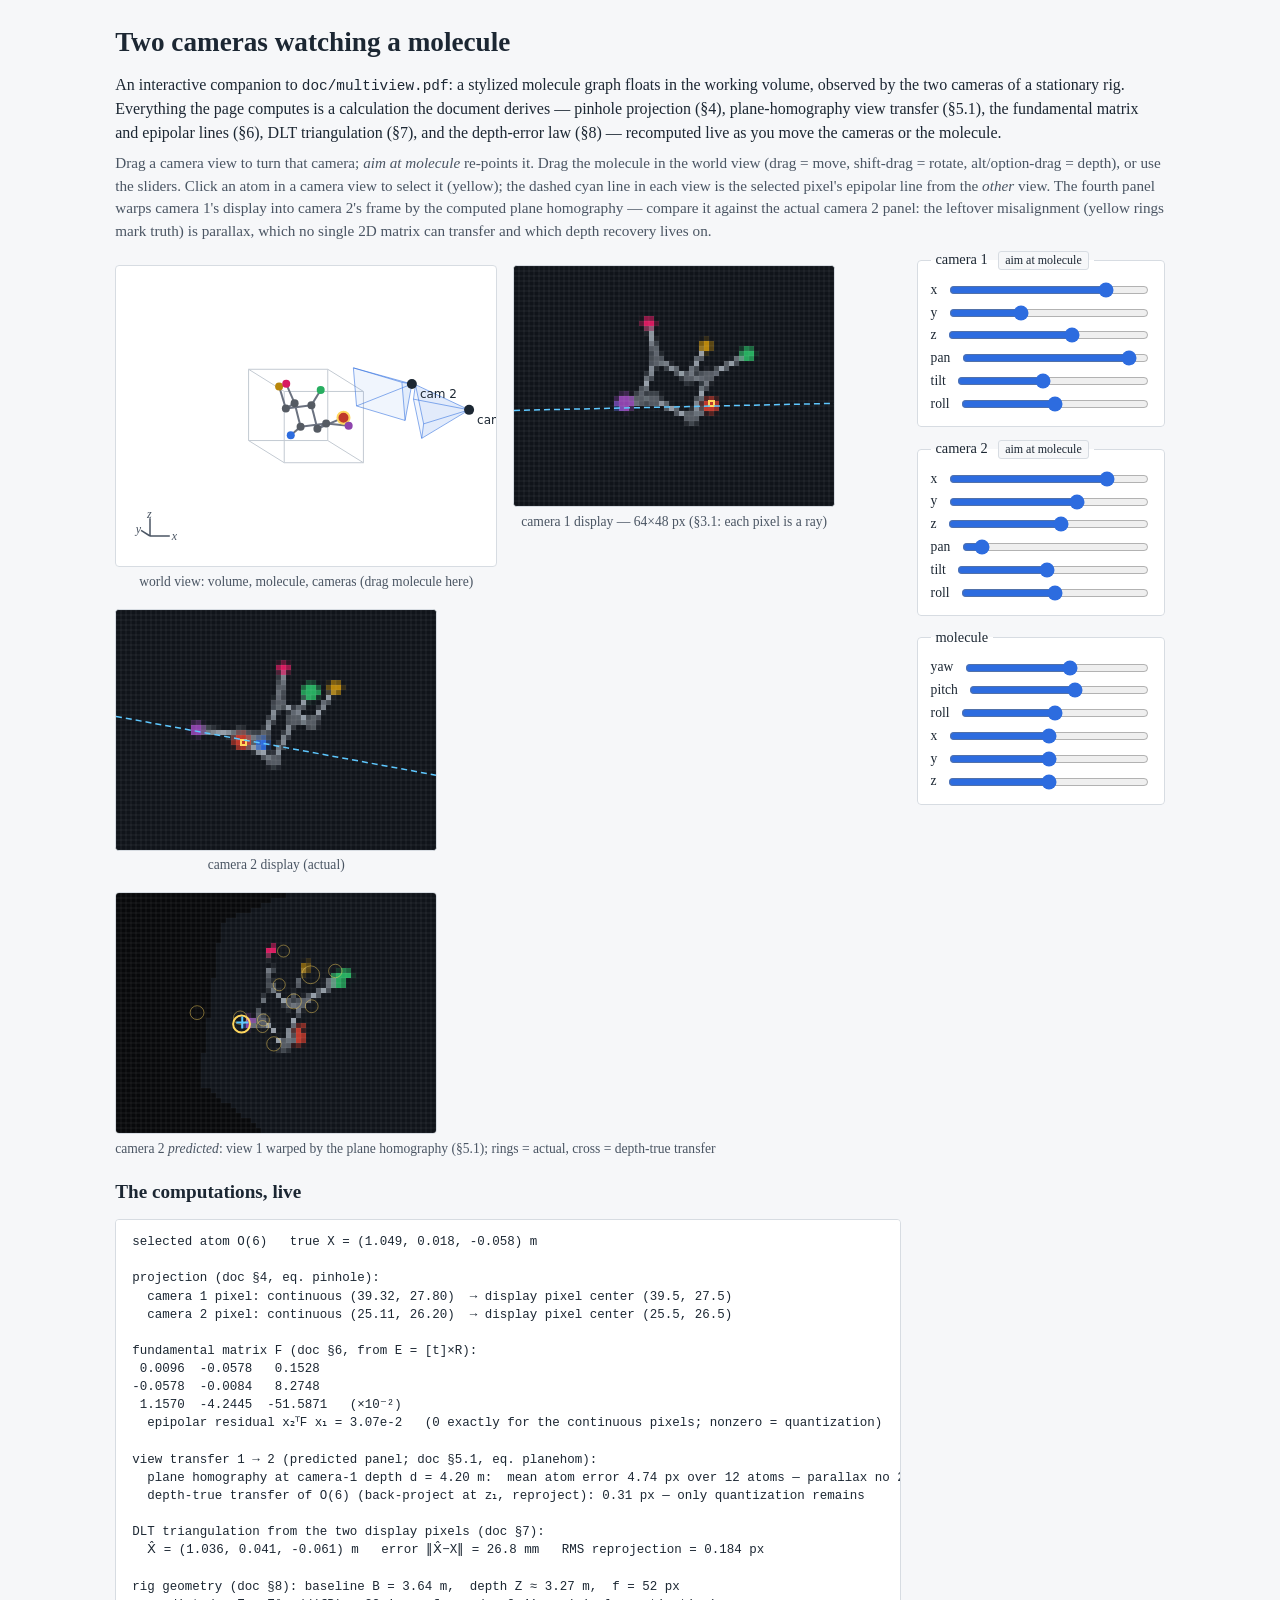
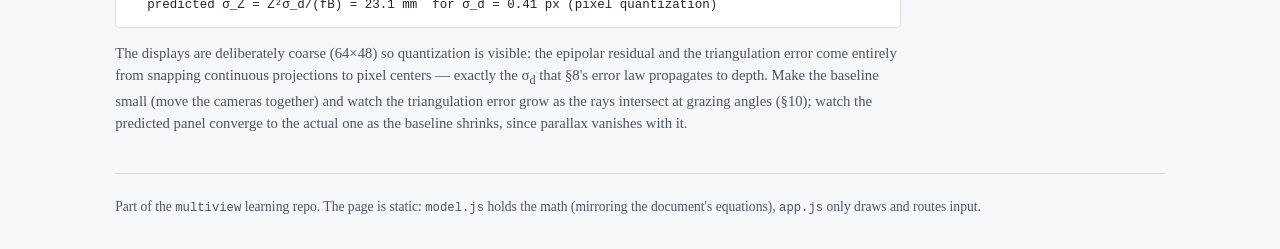
==== web/index.html @ cc0ee858 "Web demo: predicted-view transfer panel, sidebar layout, richer world view Fourth panel warps camera" ====
<!DOCTYPE html>
<html lang="en">
<head>
<meta charset="utf-8">
<meta name="viewport" content="width=device-width, initial-scale=1">
<title>multiview — two cameras watching a molecule</title>
<link rel="stylesheet" href="style.css">
</head>
<body>
<header>
  <h1>Two cameras watching a molecule</h1>
  <p>
    An interactive companion to <code>doc/multiview.pdf</code>: a stylized
    molecule graph floats in the working volume, observed by the two cameras
    of a stationary rig. Everything the page computes is a calculation the
    document derives — pinhole projection (§4), plane-homography view
    transfer (§5.1), the fundamental matrix and epipolar lines (§6), DLT
    triangulation (§7), and the depth-error law (§8) — recomputed live as
    you move the cameras or the molecule.
  </p>
  <p class="hint">
    Drag a camera view to turn that camera; <em>aim at molecule</em>
    re-points it. Drag the molecule in the world view
    (drag&nbsp;=&nbsp;move, shift-drag&nbsp;=&nbsp;rotate,
    alt/option-drag&nbsp;=&nbsp;depth), or use the sliders. Click an atom in
    a camera view to select it (yellow); the dashed cyan line in each view
    is the selected pixel's epipolar line from the <em>other</em> view. The
    fourth panel warps camera&nbsp;1's display into camera&nbsp;2's frame by
    the computed plane homography — compare it against the actual
    camera&nbsp;2 panel: the leftover misalignment (yellow rings mark truth)
    is parallax, which no single 2D matrix can transfer and which depth
    recovery lives on.
  </p>
</header>

<main class="app">
  <div class="panels">
    <section class="row">
      <figure>
        <canvas id="overview" width="380" height="300"></canvas>
        <figcaption>world view: volume, molecule, cameras (drag molecule here)</figcaption>
      </figure>
      <figure>
        <canvas id="view1" width="320" height="240"></canvas>
        <figcaption>camera 1 display — 64×48 px (§3.1: each pixel is a ray)</figcaption>
      </figure>
    </section>
    <section class="row">
      <figure>
        <canvas id="view2" width="320" height="240"></canvas>
        <figcaption>camera 2 display (actual)</figcaption>
      </figure>
      <figure>
        <canvas id="xfer" width="320" height="240"></canvas>
        <figcaption>camera 2 <em>predicted</em>: view 1 warped by the plane
        homography (§5.1); rings = actual, cross = depth-true transfer</figcaption>
      </figure>
    </section>
    <section>
      <h2>The computations, live</h2>
      <pre id="readout"></pre>
      <p class="note">
        The displays are deliberately coarse (64×48) so quantization is
        visible: the epipolar residual and the triangulation error come
        entirely from snapping continuous projections to pixel centers —
        exactly the σ<sub>d</sub> that §8's error law propagates to depth.
        Make the baseline small (move the cameras together) and watch the
        triangulation error grow as the rays intersect at grazing angles
        (§10); watch the predicted panel converge to the actual one as the
        baseline shrinks, since parallax vanishes with it.
      </p>
    </section>
  </div>

  <aside class="controls">
    <fieldset>
      <legend>camera 1 <button type="button" id="aim1">aim at molecule</button></legend>
      <label>x <input type="range" id="cam1x" min="-6" max="6" step="0.05" value="3.72"></label>
      <label>y <input type="range" id="cam1y" min="-6" max="6" step="0.05" value="-1.80"></label>
      <label>z <input type="range" id="cam1z" min="-3" max="3" step="0.05" value="0.75"></label>
      <label>pan <input type="range" id="cam1pan" min="-180" max="180" step="1" value="154"></label>
      <label>tilt <input type="range" id="cam1tilt" min="-85" max="85" step="1" value="-10"></label>
      <label>roll <input type="range" id="cam1roll" min="-180" max="180" step="1" value="0"></label>
    </fieldset>
    <fieldset>
      <legend>camera 2 <button type="button" id="aim2">aim at molecule</button></legend>
      <label>x <input type="range" id="cam2x" min="-6" max="6" step="0.05" value="3.76"></label>
      <label>y <input type="range" id="cam2y" min="-6" max="6" step="0.05" value="1.82"></label>
      <label>z <input type="range" id="cam2z" min="-3" max="3" step="0.05" value="0.42"></label>
      <label>pan <input type="range" id="cam2pan" min="-180" max="180" step="1" value="-154"></label>
      <label>tilt <input type="range" id="cam2tilt" min="-85" max="85" step="1" value="-6"></label>
      <label>roll <input type="range" id="cam2roll" min="-180" max="180" step="1" value="0"></label>
    </fieldset>
    <fieldset>
      <legend>molecule</legend>
      <label>yaw <input type="range" id="molyaw" min="-180" max="180" step="1" value="29"></label>
      <label>pitch <input type="range" id="molpitch" min="-90" max="90" step="1" value="17"></label>
      <label>roll <input type="range" id="molroll" min="-180" max="180" step="1" value="0"></label>
      <label>x <input type="range" id="molx" min="-0.8" max="0.8" step="0.02" value="0"></label>
      <label>y <input type="range" id="moly" min="-0.8" max="0.8" step="0.02" value="0"></label>
      <label>z <input type="range" id="molz" min="-0.8" max="0.8" step="0.02" value="0"></label>
    </fieldset>
  </aside>
</main>

<footer>
  <p>Part of the <code>multiview</code> learning repo. The page is static:
  <code>model.js</code> holds the math (mirroring the document's equations),
  <code>app.js</code> only draws and routes input.</p>
</footer>

<script src="model.js"></script>
<script src="app.js"></script>
</body>
</html>
---- web/style.css ----
/* style.css -- plain, dependency-free, conservative CSS (repo rule W2). */
:root {
  --ink: #1c2733;
  --paper: #f6f7f9;
  --panel: #ffffff;
  --accent: #2d6cdf;
  --rule: #d7dce2;
}
* { box-sizing: border-box; }
body {
  margin: 0 auto;
  max-width: 68rem;
  padding: 1.2rem;
  font: 16px/1.5 Georgia, 'Times New Roman', serif;
  color: var(--ink);
  background: var(--paper);
}

/* two-column app: panels on the left, positioning controls tucked along
 * the right-hand side so world view and camera views stay visible at once */
.app {
  display: grid;
  grid-template-columns: minmax(0, 1fr) 15.5rem;
  gap: 1rem;
  align-items: start;
}
@media (max-width: 66rem) {
  .app { grid-template-columns: 1fr; }
}
header h1 { margin: 0.2rem 0 0.6rem; font-size: 1.7rem; }
header p { margin: 0.4rem 0; }
.hint { color: #4a5563; font-size: 0.95rem; }
h2 { font-size: 1.2rem; margin: 1.2rem 0 0.4rem; }
code { font-family: Menlo, Consolas, monospace; font-size: 0.9em; }

.row {
  display: flex;
  flex-wrap: wrap;
  gap: 1rem;
  align-items: flex-start;
  margin: 1rem 0;
}
figure { margin: 0; }
figcaption {
  font-size: 0.85rem;
  color: #4a5563;
  text-align: center;
  margin-top: 0.3rem;
}
canvas {
  display: block;
  background: var(--panel);
  border: 1px solid var(--rule);
  border-radius: 4px;
}
#view1, #view2 { cursor: crosshair; background: #10141a; }

.controls { flex: 1 1 16rem; min-width: 15rem; }
fieldset {
  border: 1px solid var(--rule);
  border-radius: 4px;
  margin: 0 0 0.7rem;
  padding: 0.4rem 0.8rem 0.6rem;
  background: var(--panel);
}
legend { font-size: 0.9rem; padding: 0 0.3rem; }
legend button {
  font: 0.75rem/1.4 Georgia, serif;
  margin-left: 0.4rem;
  padding: 0 0.4rem;
  border: 1px solid var(--rule);
  border-radius: 3px;
  background: var(--paper);
  color: var(--ink);
  cursor: pointer;
}
legend button:hover { border-color: var(--accent); color: var(--accent); }
label {
  display: flex;
  align-items: center;
  gap: 0.6rem;
  font-size: 0.85rem;
  margin: 0.15rem 0;
}
label input[type=range] { flex: 1; accent-color: var(--accent); }

pre#readout {
  background: var(--panel);
  border: 1px solid var(--rule);
  border-radius: 4px;
  padding: 0.8rem 1rem;
  font: 12.5px/1.45 Menlo, Consolas, monospace;
  overflow-x: auto;
  white-space: pre;
}
.note { font-size: 0.92rem; color: #4a5563; }
footer {
  margin: 1.5rem 0 0.5rem;
  border-top: 1px solid var(--rule);
  padding-top: 0.6rem;
  font-size: 0.85rem;
  color: #4a5563;
}
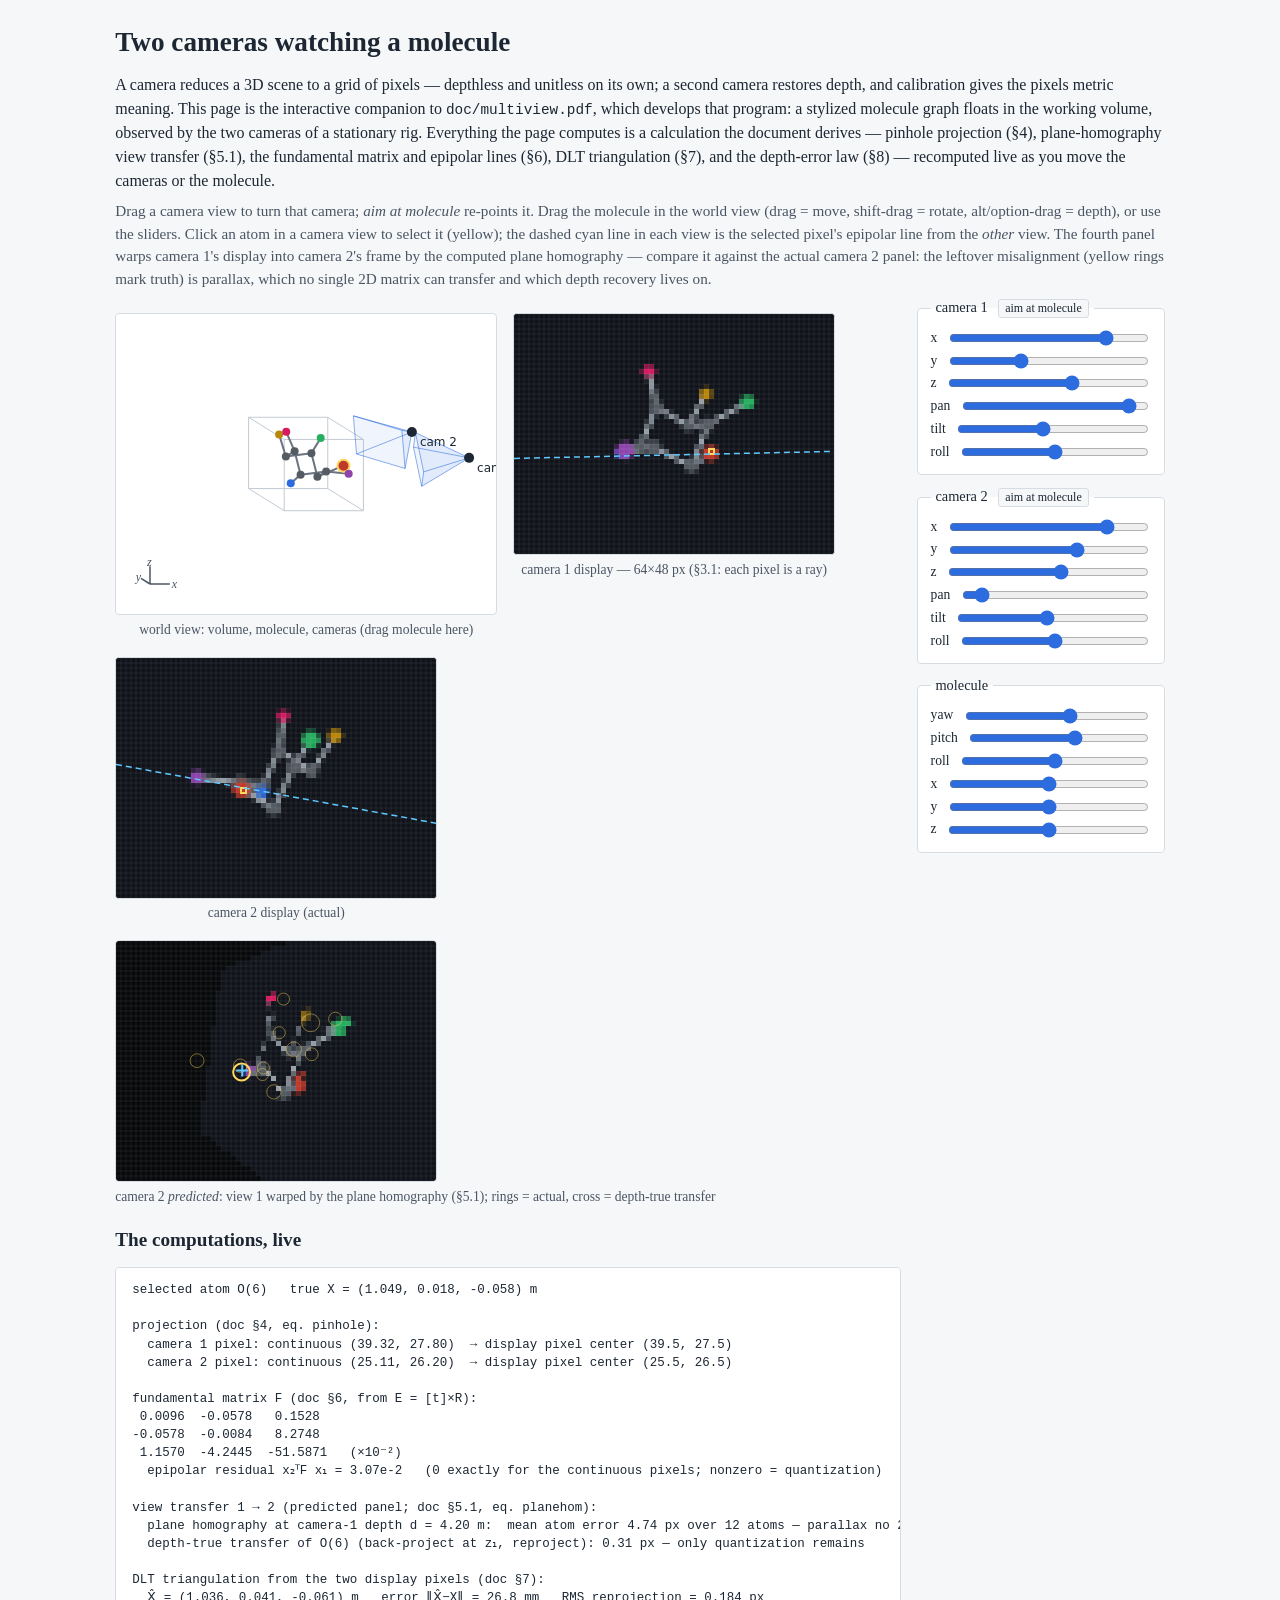
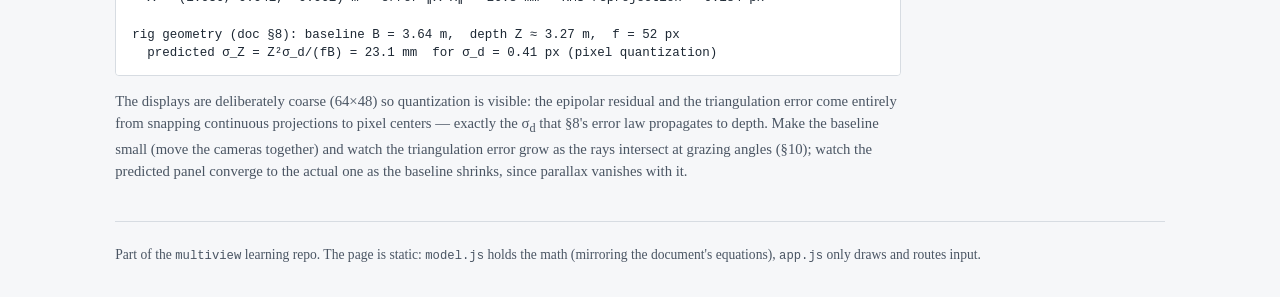
==== commit 0556a79b: "Open the doc from first principles, not mid-thought Section 1 now leads with the broad observation t" ====
--- a/web/index.html
+++ b/web/index.html
@@ -10,9 +10,12 @@
 <header>
   <h1>Two cameras watching a molecule</h1>
   <p>
-    An interactive companion to <code>doc/multiview.pdf</code>: a stylized
-    molecule graph floats in the working volume, observed by the two cameras
-    of a stationary rig. Everything the page computes is a calculation the
+    A camera reduces a 3D scene to a grid of pixels — depthless and
+    unitless on its own; a second camera restores depth, and calibration
+    gives the pixels metric meaning. This page is the interactive
+    companion to <code>doc/multiview.pdf</code>, which develops that
+    program: a stylized molecule graph floats in the working volume,
+    observed by the two cameras of a stationary rig. Everything the page computes is a calculation the
     document derives — pinhole projection (§4), plane-homography view
     transfer (§5.1), the fundamental matrix and epipolar lines (§6), DLT
     triangulation (§7), and the depth-error law (§8) — recomputed live as
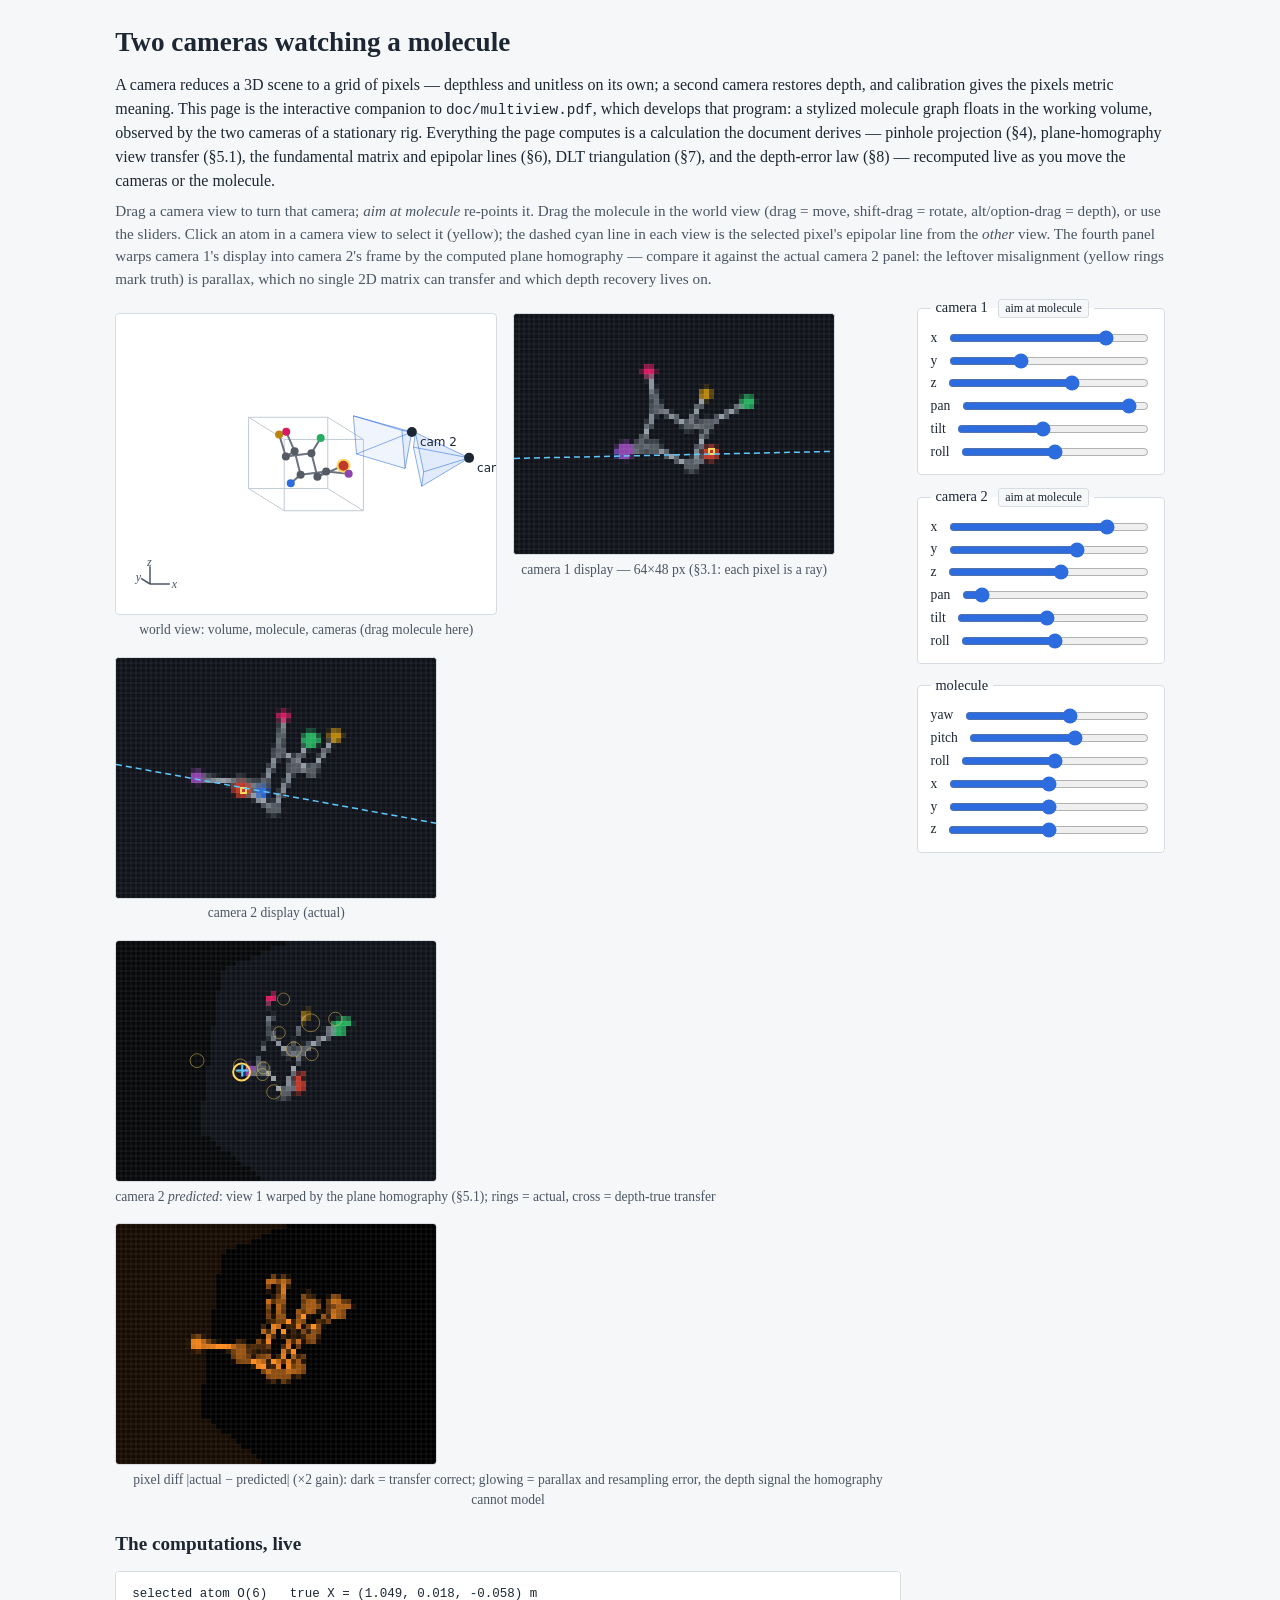
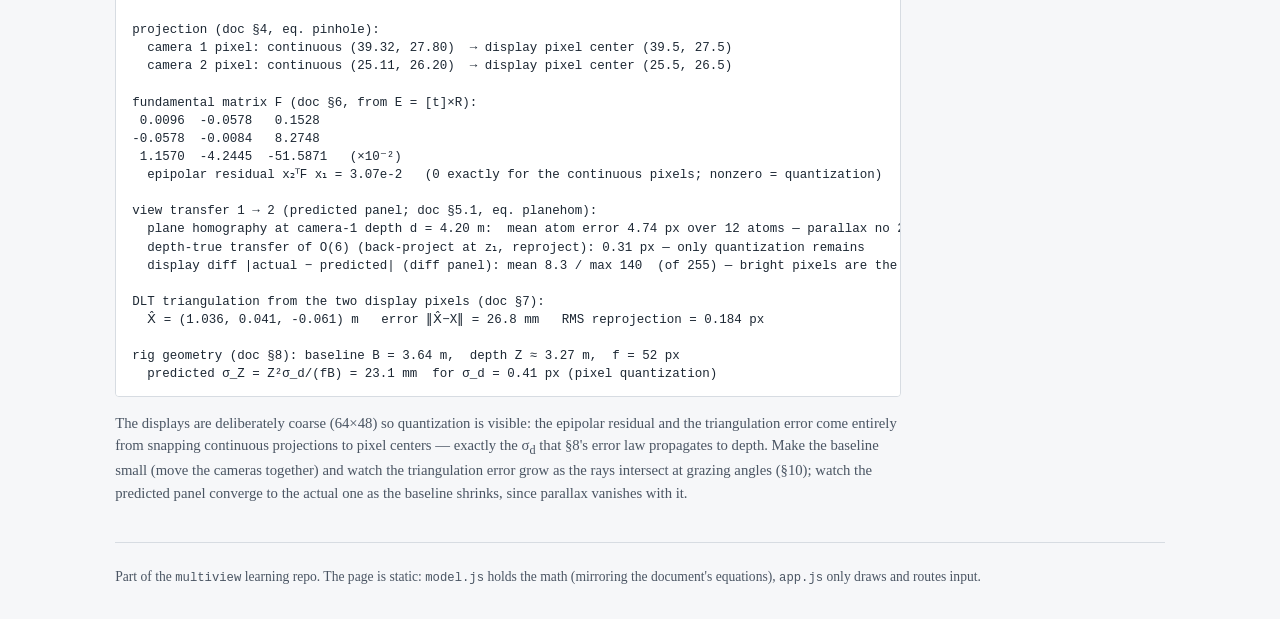
==== commit 96325a21: "Web demo: pixel-by-pixel diff panel of actual vs predicted view Fifth panel renders |actual camera-2" ====
--- a/web/index.html
+++ b/web/index.html
@@ -59,6 +59,14 @@
         homography (§5.1); rings = actual, cross = depth-true transfer</figcaption>
       </figure>
     </section>
+    <section class="row">
+      <figure>
+        <canvas id="diff" width="320" height="240"></canvas>
+        <figcaption>pixel diff |actual − predicted| (×2 gain): dark =
+        transfer correct; glowing = parallax and resampling error, the
+        depth signal the homography cannot model</figcaption>
+      </figure>
+    </section>
     <section>
       <h2>The computations, live</h2>
       <pre id="readout"></pre>
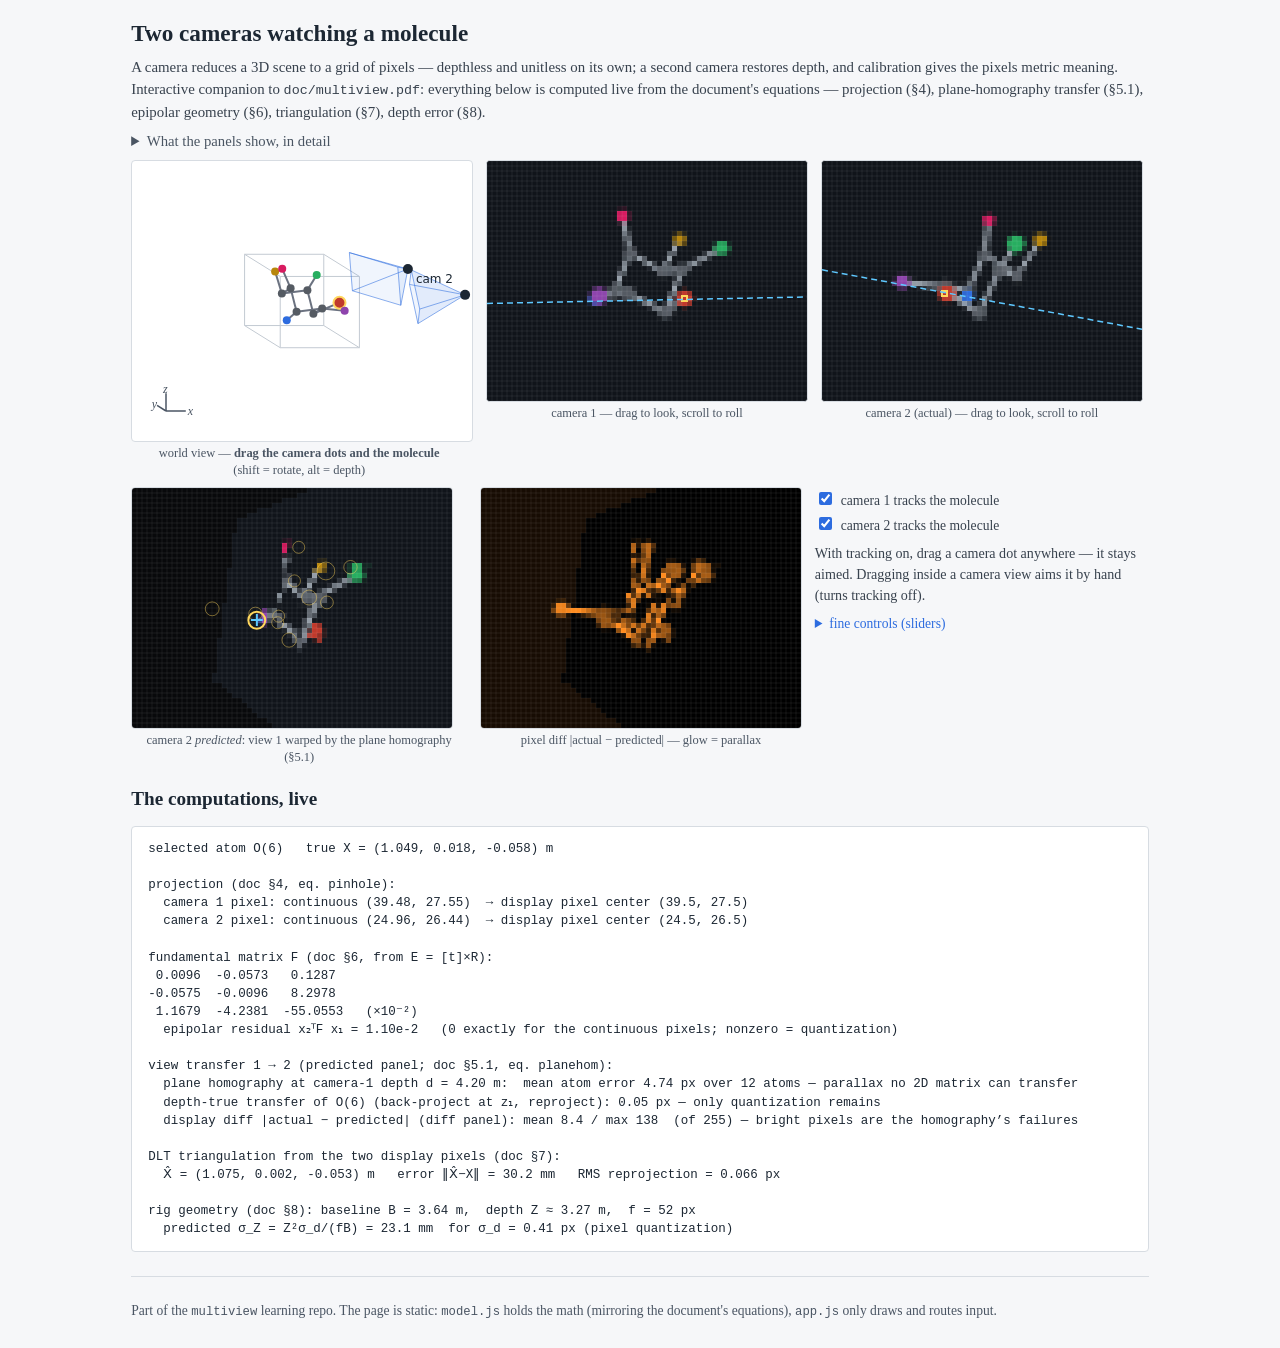
==== commit d2f7c21e: "Web demo: direct manipulation and a layout that keeps all panels in view The slider wall is demoted " ====
--- a/web/index.html
+++ b/web/index.html
@@ -9,109 +9,105 @@
 <body>
 <header>
   <h1>Two cameras watching a molecule</h1>
-  <p>
+  <p class="lede">
     A camera reduces a 3D scene to a grid of pixels — depthless and
     unitless on its own; a second camera restores depth, and calibration
-    gives the pixels metric meaning. This page is the interactive
-    companion to <code>doc/multiview.pdf</code>, which develops that
-    program: a stylized molecule graph floats in the working volume,
-    observed by the two cameras of a stationary rig. Everything the page computes is a calculation the
-    document derives — pinhole projection (§4), plane-homography view
-    transfer (§5.1), the fundamental matrix and epipolar lines (§6), DLT
-    triangulation (§7), and the depth-error law (§8) — recomputed live as
-    you move the cameras or the molecule.
+    gives the pixels metric meaning. Interactive companion to
+    <code>doc/multiview.pdf</code>: everything below is computed live from
+    the document's equations — projection (§4), plane-homography transfer
+    (§5.1), epipolar geometry (§6), triangulation (§7), depth error (§8).
   </p>
-  <p class="hint">
-    Drag a camera view to turn that camera; <em>aim at molecule</em>
-    re-points it. Drag the molecule in the world view
-    (drag&nbsp;=&nbsp;move, shift-drag&nbsp;=&nbsp;rotate,
-    alt/option-drag&nbsp;=&nbsp;depth), or use the sliders. Click an atom in
-    a camera view to select it (yellow); the dashed cyan line in each view
-    is the selected pixel's epipolar line from the <em>other</em> view. The
-    fourth panel warps camera&nbsp;1's display into camera&nbsp;2's frame by
-    the computed plane homography — compare it against the actual
-    camera&nbsp;2 panel: the leftover misalignment (yellow rings mark truth)
-    is parallax, which no single 2D matrix can transfer and which depth
-    recovery lives on.
-  </p>
+  <details class="explain">
+    <summary>What the panels show, in detail</summary>
+    <p>
+      A stylized molecule graph floats in the working volume, observed by
+      the two cameras of a stationary rig. Click an atom in a camera view
+      to select it (yellow); the dashed cyan line in each view is the
+      selected pixel's epipolar line from the <em>other</em> view — the 1D
+      locus where its match must lie. The <em>predicted</em> panel warps
+      camera&nbsp;1's display into camera&nbsp;2's frame by the computed
+      plane homography; yellow rings mark where camera&nbsp;2 actually
+      sees each atom, and the cyan cross is the depth-true transfer of the
+      selected pixel. The <em>diff</em> panel shows |actual − predicted|
+      per pixel (×2 gain): dark where the plane transfer works, glowing
+      where parallax — the depth signal no single 2D matrix can model —
+      remains. Shrink the baseline and watch the glow fade; the displays
+      are deliberately coarse (64×48) so pixel quantization, the
+      σ<sub>d</sub> of §8's error law, is visible everywhere.
+    </p>
+  </details>
 </header>
 
-<main class="app">
-  <div class="panels">
-    <section class="row">
-      <figure>
-        <canvas id="overview" width="380" height="300"></canvas>
-        <figcaption>world view: volume, molecule, cameras (drag molecule here)</figcaption>
-      </figure>
-      <figure>
-        <canvas id="view1" width="320" height="240"></canvas>
-        <figcaption>camera 1 display — 64×48 px (§3.1: each pixel is a ray)</figcaption>
-      </figure>
-    </section>
-    <section class="row">
-      <figure>
-        <canvas id="view2" width="320" height="240"></canvas>
-        <figcaption>camera 2 display (actual)</figcaption>
-      </figure>
-      <figure>
-        <canvas id="xfer" width="320" height="240"></canvas>
-        <figcaption>camera 2 <em>predicted</em>: view 1 warped by the plane
-        homography (§5.1); rings = actual, cross = depth-true transfer</figcaption>
-      </figure>
-    </section>
-    <section class="row">
-      <figure>
-        <canvas id="diff" width="320" height="240"></canvas>
-        <figcaption>pixel diff |actual − predicted| (×2 gain): dark =
-        transfer correct; glowing = parallax and resampling error, the
-        depth signal the homography cannot model</figcaption>
-      </figure>
-    </section>
-    <section>
-      <h2>The computations, live</h2>
-      <pre id="readout"></pre>
-      <p class="note">
-        The displays are deliberately coarse (64×48) so quantization is
-        visible: the epipolar residual and the triangulation error come
-        entirely from snapping continuous projections to pixel centers —
-        exactly the σ<sub>d</sub> that §8's error law propagates to depth.
-        Make the baseline small (move the cameras together) and watch the
-        triangulation error grow as the rays intersect at grazing angles
-        (§10); watch the predicted panel converge to the actual one as the
-        baseline shrinks, since parallax vanishes with it.
-      </p>
-    </section>
-  </div>
+<main>
+  <section class="row">
+    <figure>
+      <canvas id="overview" width="340" height="280"></canvas>
+      <figcaption>world view — <b>drag the camera dots and the
+      molecule</b> (shift&nbsp;=&nbsp;rotate, alt&nbsp;=&nbsp;depth)</figcaption>
+    </figure>
+    <figure>
+      <canvas id="view1" width="320" height="240"></canvas>
+      <figcaption>camera 1 — drag to look, scroll to roll</figcaption>
+    </figure>
+    <figure>
+      <canvas id="view2" width="320" height="240"></canvas>
+      <figcaption>camera 2 (actual) — drag to look, scroll to roll</figcaption>
+    </figure>
+  </section>
+  <section class="row">
+    <figure>
+      <canvas id="xfer" width="320" height="240"></canvas>
+      <figcaption>camera 2 <em>predicted</em>: view 1 warped by the plane
+      homography (§5.1)</figcaption>
+    </figure>
+    <figure>
+      <canvas id="diff" width="320" height="240"></canvas>
+      <figcaption>pixel diff |actual − predicted| — glow = parallax</figcaption>
+    </figure>
+    <div class="quickhelp">
+      <label class="check"><input type="checkbox" id="aimauto1" checked>
+        camera 1 tracks the molecule</label>
+      <label class="check"><input type="checkbox" id="aimauto2" checked>
+        camera 2 tracks the molecule</label>
+      <p>With tracking on, drag a camera dot anywhere — it stays aimed.
+      Dragging inside a camera view aims it by hand (turns tracking off).</p>
+      <details class="sliders">
+        <summary>fine controls (sliders)</summary>
+        <fieldset>
+          <legend>camera 1 <button type="button" id="aim1">aim once</button></legend>
+          <label>x <input type="range" id="cam1x" min="-6" max="6" step="0.05" value="3.72"></label>
+          <label>y <input type="range" id="cam1y" min="-6" max="6" step="0.05" value="-1.80"></label>
+          <label>z <input type="range" id="cam1z" min="-3" max="3" step="0.05" value="0.75"></label>
+          <label>pan <input type="range" id="cam1pan" min="-180" max="180" step="1" value="154"></label>
+          <label>tilt <input type="range" id="cam1tilt" min="-85" max="85" step="1" value="-10"></label>
+          <label>roll <input type="range" id="cam1roll" min="-180" max="180" step="1" value="0"></label>
+        </fieldset>
+        <fieldset>
+          <legend>camera 2 <button type="button" id="aim2">aim once</button></legend>
+          <label>x <input type="range" id="cam2x" min="-6" max="6" step="0.05" value="3.76"></label>
+          <label>y <input type="range" id="cam2y" min="-6" max="6" step="0.05" value="1.82"></label>
+          <label>z <input type="range" id="cam2z" min="-3" max="3" step="0.05" value="0.42"></label>
+          <label>pan <input type="range" id="cam2pan" min="-180" max="180" step="1" value="-154"></label>
+          <label>tilt <input type="range" id="cam2tilt" min="-85" max="85" step="1" value="-6"></label>
+          <label>roll <input type="range" id="cam2roll" min="-180" max="180" step="1" value="0"></label>
+        </fieldset>
+        <fieldset>
+          <legend>molecule</legend>
+          <label>yaw <input type="range" id="molyaw" min="-180" max="180" step="1" value="29"></label>
+          <label>pitch <input type="range" id="molpitch" min="-90" max="90" step="1" value="17"></label>
+          <label>roll <input type="range" id="molroll" min="-180" max="180" step="1" value="0"></label>
+          <label>x <input type="range" id="molx" min="-0.8" max="0.8" step="0.02" value="0"></label>
+          <label>y <input type="range" id="moly" min="-0.8" max="0.8" step="0.02" value="0"></label>
+          <label>z <input type="range" id="molz" min="-0.8" max="0.8" step="0.02" value="0"></label>
+        </fieldset>
+      </details>
+    </div>
+  </section>
 
-  <aside class="controls">
-    <fieldset>
-      <legend>camera 1 <button type="button" id="aim1">aim at molecule</button></legend>
-      <label>x <input type="range" id="cam1x" min="-6" max="6" step="0.05" value="3.72"></label>
-      <label>y <input type="range" id="cam1y" min="-6" max="6" step="0.05" value="-1.80"></label>
-      <label>z <input type="range" id="cam1z" min="-3" max="3" step="0.05" value="0.75"></label>
-      <label>pan <input type="range" id="cam1pan" min="-180" max="180" step="1" value="154"></label>
-      <label>tilt <input type="range" id="cam1tilt" min="-85" max="85" step="1" value="-10"></label>
-      <label>roll <input type="range" id="cam1roll" min="-180" max="180" step="1" value="0"></label>
-    </fieldset>
-    <fieldset>
-      <legend>camera 2 <button type="button" id="aim2">aim at molecule</button></legend>
-      <label>x <input type="range" id="cam2x" min="-6" max="6" step="0.05" value="3.76"></label>
-      <label>y <input type="range" id="cam2y" min="-6" max="6" step="0.05" value="1.82"></label>
-      <label>z <input type="range" id="cam2z" min="-3" max="3" step="0.05" value="0.42"></label>
-      <label>pan <input type="range" id="cam2pan" min="-180" max="180" step="1" value="-154"></label>
-      <label>tilt <input type="range" id="cam2tilt" min="-85" max="85" step="1" value="-6"></label>
-      <label>roll <input type="range" id="cam2roll" min="-180" max="180" step="1" value="0"></label>
-    </fieldset>
-    <fieldset>
-      <legend>molecule</legend>
-      <label>yaw <input type="range" id="molyaw" min="-180" max="180" step="1" value="29"></label>
-      <label>pitch <input type="range" id="molpitch" min="-90" max="90" step="1" value="17"></label>
-      <label>roll <input type="range" id="molroll" min="-180" max="180" step="1" value="0"></label>
-      <label>x <input type="range" id="molx" min="-0.8" max="0.8" step="0.02" value="0"></label>
-      <label>y <input type="range" id="moly" min="-0.8" max="0.8" step="0.02" value="0"></label>
-      <label>z <input type="range" id="molz" min="-0.8" max="0.8" step="0.02" value="0"></label>
-    </fieldset>
-  </aside>
+  <section>
+    <h2>The computations, live</h2>
+    <pre id="readout"></pre>
+  </section>
 </main>
 
 <footer>
--- a/web/style.css
+++ b/web/style.css
@@ -9,26 +9,16 @@
 * { box-sizing: border-box; }
 body {
   margin: 0 auto;
-  max-width: 68rem;
-  padding: 1.2rem;
+  max-width: 66rem;
+  padding: 0.9rem 1.2rem;
   font: 16px/1.5 Georgia, 'Times New Roman', serif;
   color: var(--ink);
   background: var(--paper);
 }
-
-/* two-column app: panels on the left, positioning controls tucked along
- * the right-hand side so world view and camera views stay visible at once */
-.app {
-  display: grid;
-  grid-template-columns: minmax(0, 1fr) 15.5rem;
-  gap: 1rem;
-  align-items: start;
-}
-@media (max-width: 66rem) {
-  .app { grid-template-columns: 1fr; }
-}
-header h1 { margin: 0.2rem 0 0.6rem; font-size: 1.7rem; }
-header p { margin: 0.4rem 0; }
+header h1 { margin: 0.1rem 0 0.3rem; font-size: 1.45rem; }
+.lede { margin: 0.2rem 0 0.4rem; font-size: 0.93rem; color: #38424e; }
+details.explain { font-size: 0.92rem; color: #4a5563; margin: 0 0 0.4rem; }
+details.explain summary { cursor: pointer; }
 .hint { color: #4a5563; font-size: 0.95rem; }
 h2 { font-size: 1.2rem; margin: 1.2rem 0 0.4rem; }
 code { font-family: Menlo, Consolas, monospace; font-size: 0.9em; }
@@ -36,16 +26,18 @@
 .row {
   display: flex;
   flex-wrap: wrap;
-  gap: 1rem;
+  gap: 0.8rem;
   align-items: flex-start;
-  margin: 1rem 0;
+  margin: 0.5rem 0;
 }
 figure { margin: 0; }
 figcaption {
-  font-size: 0.85rem;
+  font-size: 0.78rem;
+  line-height: 1.35;
   color: #4a5563;
   text-align: center;
-  margin-top: 0.3rem;
+  margin-top: 0.2rem;
+  max-width: 21rem;
 }
 canvas {
   display: block;
@@ -54,8 +46,28 @@
   border-radius: 4px;
 }
 #view1, #view2 { cursor: crosshair; background: #10141a; }
+#overview { cursor: grab; }
+#overview:active { cursor: grabbing; }
 
-.controls { flex: 1 1 16rem; min-width: 15rem; }
+.quickhelp {
+  flex: 1 1 14rem;
+  min-width: 13rem;
+  font-size: 0.88rem;
+  color: #38424e;
+}
+.quickhelp p { margin: 0.4rem 0; }
+.check { display: block; margin: 0.15rem 0; cursor: pointer; }
+.check input { accent-color: var(--accent); margin-right: 0.35rem; }
+details.sliders { margin-top: 0.5rem; font-size: 0.85rem; }
+details.sliders summary { cursor: pointer; color: var(--accent); }
+details.sliders[open] {
+  position: relative;
+  z-index: 5;
+  background: var(--panel);
+  border: 1px solid var(--rule);
+  border-radius: 4px;
+  padding: 0.5rem;
+}
 fieldset {
   border: 1px solid var(--rule);
   border-radius: 4px;
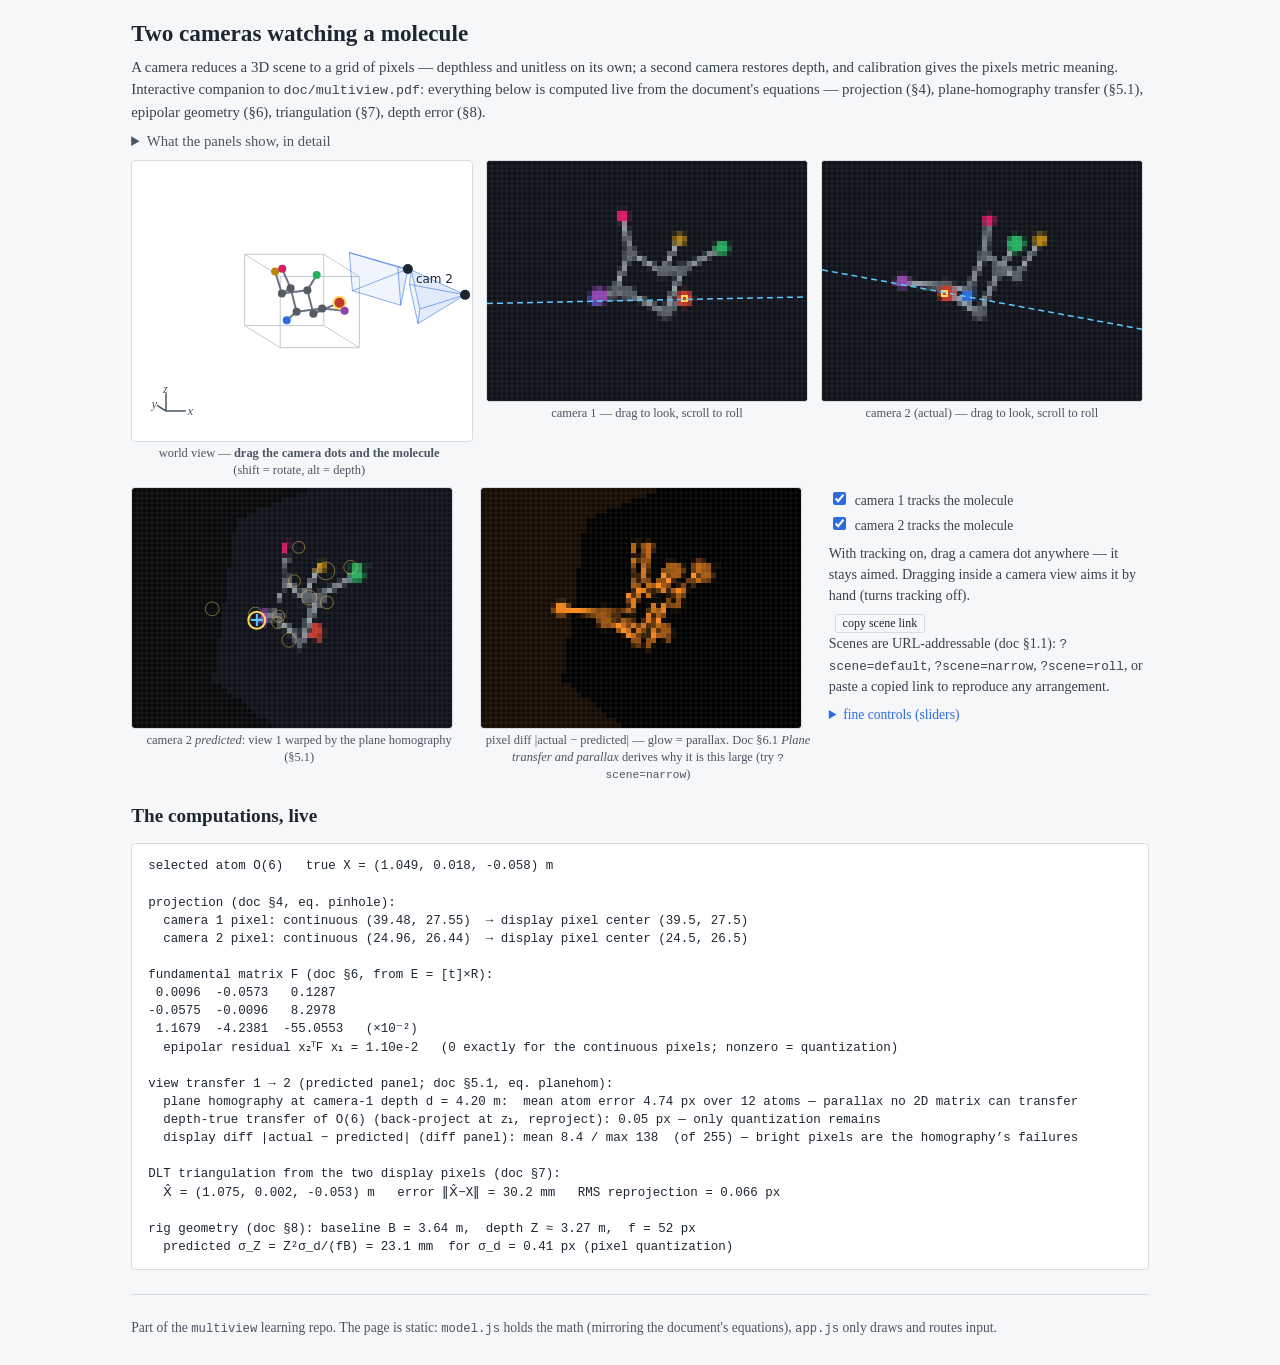
==== commit 83a68073: "Web demo: URL-addressable scenes and doc cross-references applyParams() reads ?scene= presets (defau" ====
--- a/web/index.html
+++ b/web/index.html
@@ -31,7 +31,11 @@
       selected pixel. The <em>diff</em> panel shows |actual − predicted|
       per pixel (×2 gain): dark where the plane transfer works, glowing
       where parallax — the depth signal no single 2D matrix can model —
-      remains. Shrink the baseline and watch the glow fade; the displays
+      remains. The glow is large by design: the default rig is strongly
+      converged (B ≈ 3.6 m), so off-plane atoms miss by ~9 px on a 64-px
+      display, and thin strokes saturate the difference; doc §6.1
+      <em>Plane transfer and parallax</em> derives the numbers. Shrink
+      the baseline and watch the glow fade; the displays
       are deliberately coarse (64×48) so pixel quantization, the
       σ<sub>d</sub> of §8's error law, is visible everywhere.
     </p>
@@ -62,7 +66,9 @@
     </figure>
     <figure>
       <canvas id="diff" width="320" height="240"></canvas>
-      <figcaption>pixel diff |actual − predicted| — glow = parallax</figcaption>
+      <figcaption>pixel diff |actual − predicted| — glow = parallax.
+      Doc §6.1 <em>Plane transfer and parallax</em> derives why it is
+      this large (try <code>?scene=narrow</code>)</figcaption>
     </figure>
     <div class="quickhelp">
       <label class="check"><input type="checkbox" id="aimauto1" checked>
@@ -71,6 +77,10 @@
         camera 2 tracks the molecule</label>
       <p>With tracking on, drag a camera dot anywhere — it stays aimed.
       Dragging inside a camera view aims it by hand (turns tracking off).</p>
+      <p><button type="button" id="copylink">copy scene link</button><br>
+      Scenes are URL-addressable (doc §1.1): <code>?scene=default</code>,
+      <code>?scene=narrow</code>, <code>?scene=roll</code>, or paste a
+      copied link to reproduce any arrangement.</p>
       <details class="sliders">
         <summary>fine controls (sliders)</summary>
         <fieldset>
--- a/web/style.css
+++ b/web/style.css
@@ -76,7 +76,7 @@
   background: var(--panel);
 }
 legend { font-size: 0.9rem; padding: 0 0.3rem; }
-legend button {
+legend button, #copylink {
   font: 0.75rem/1.4 Georgia, serif;
   margin-left: 0.4rem;
   padding: 0 0.4rem;
@@ -86,7 +86,7 @@
   color: var(--ink);
   cursor: pointer;
 }
-legend button:hover { border-color: var(--accent); color: var(--accent); }
+legend button:hover, #copylink:hover { border-color: var(--accent); color: var(--accent); }
 label {
   display: flex;
   align-items: center;
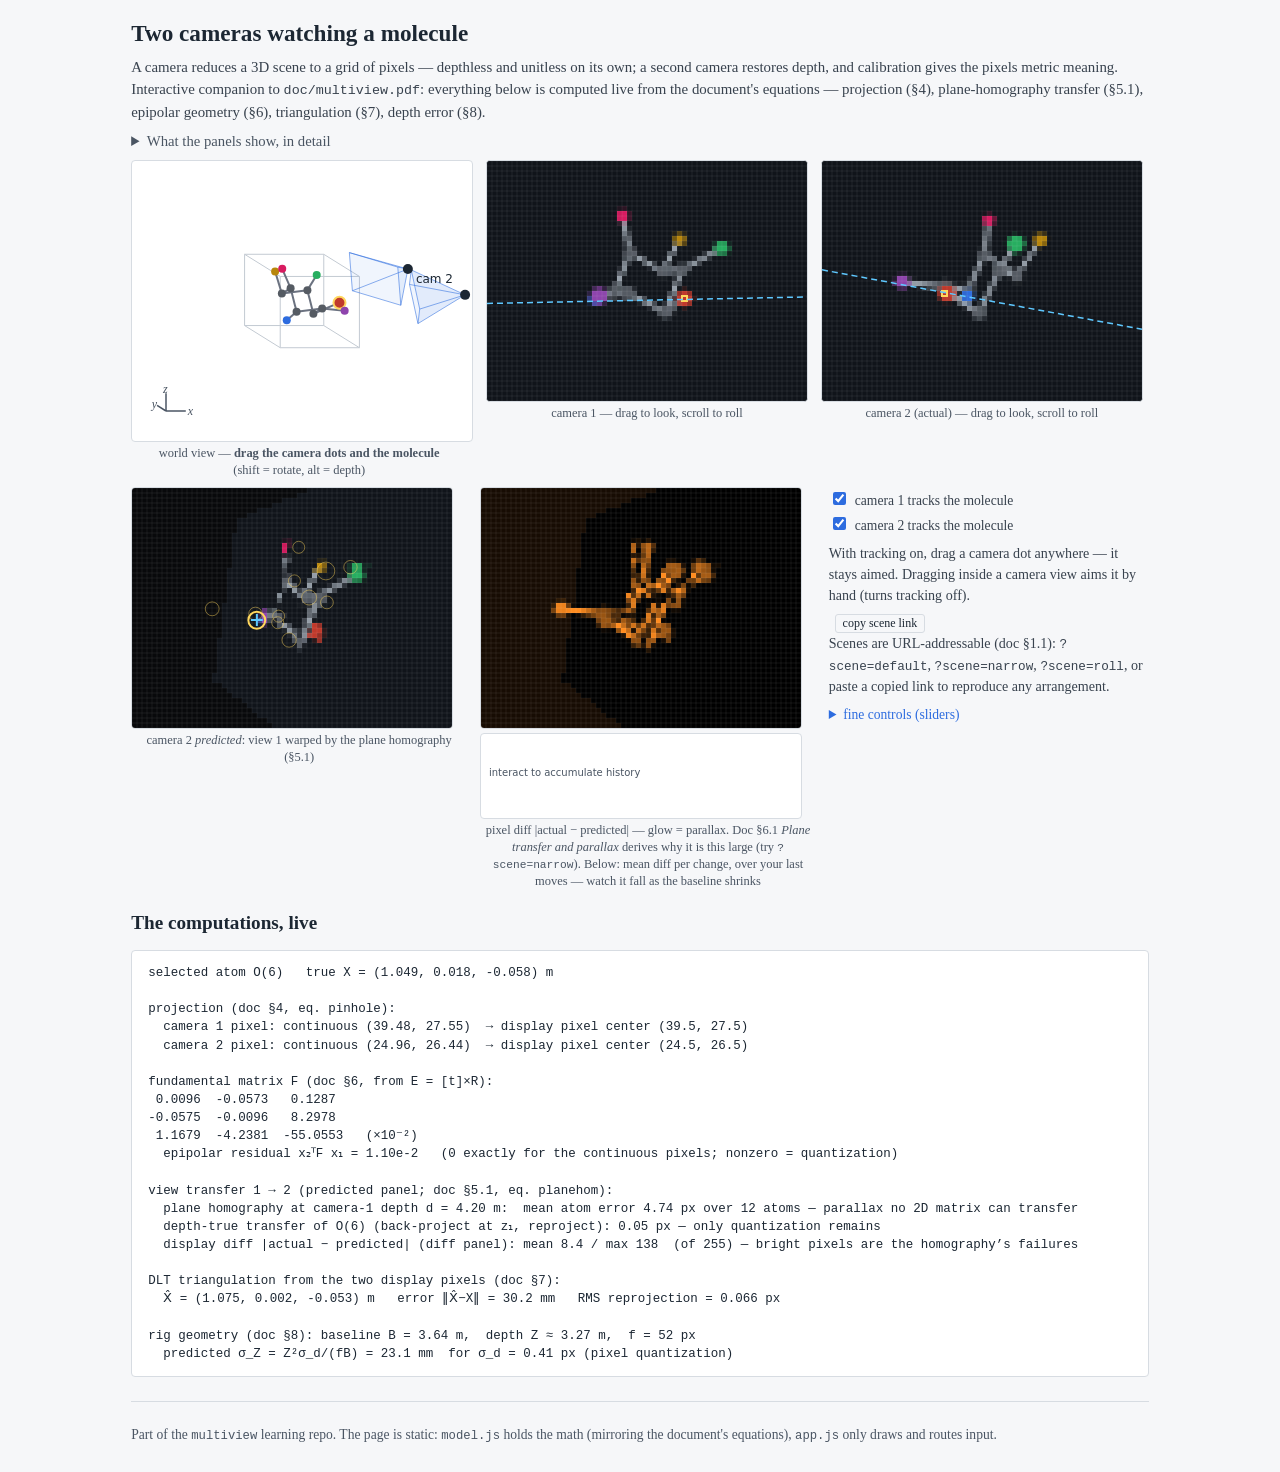
==== commit 0793b504: "Figure 1 gains objects; SfM ledger; 3.3 states its point; diff graph - Figure 1: three color-coded o" ====
--- a/web/index.html
+++ b/web/index.html
@@ -66,9 +66,12 @@
     </figure>
     <figure>
       <canvas id="diff" width="320" height="240"></canvas>
+      <canvas id="errgraph" width="320" height="84" class="graph"></canvas>
       <figcaption>pixel diff |actual − predicted| — glow = parallax.
       Doc §6.1 <em>Plane transfer and parallax</em> derives why it is
-      this large (try <code>?scene=narrow</code>)</figcaption>
+      this large (try <code>?scene=narrow</code>). Below: mean diff per
+      change, over your last moves — watch it fall as the baseline
+      shrinks</figcaption>
     </figure>
     <div class="quickhelp">
       <label class="check"><input type="checkbox" id="aimauto1" checked>
--- a/web/style.css
+++ b/web/style.css
@@ -46,6 +46,7 @@
   border-radius: 4px;
 }
 #view1, #view2 { cursor: crosshair; background: #10141a; }
+canvas.graph { margin-top: 4px; }
 #overview { cursor: grab; }
 #overview:active { cursor: grabbing; }
 
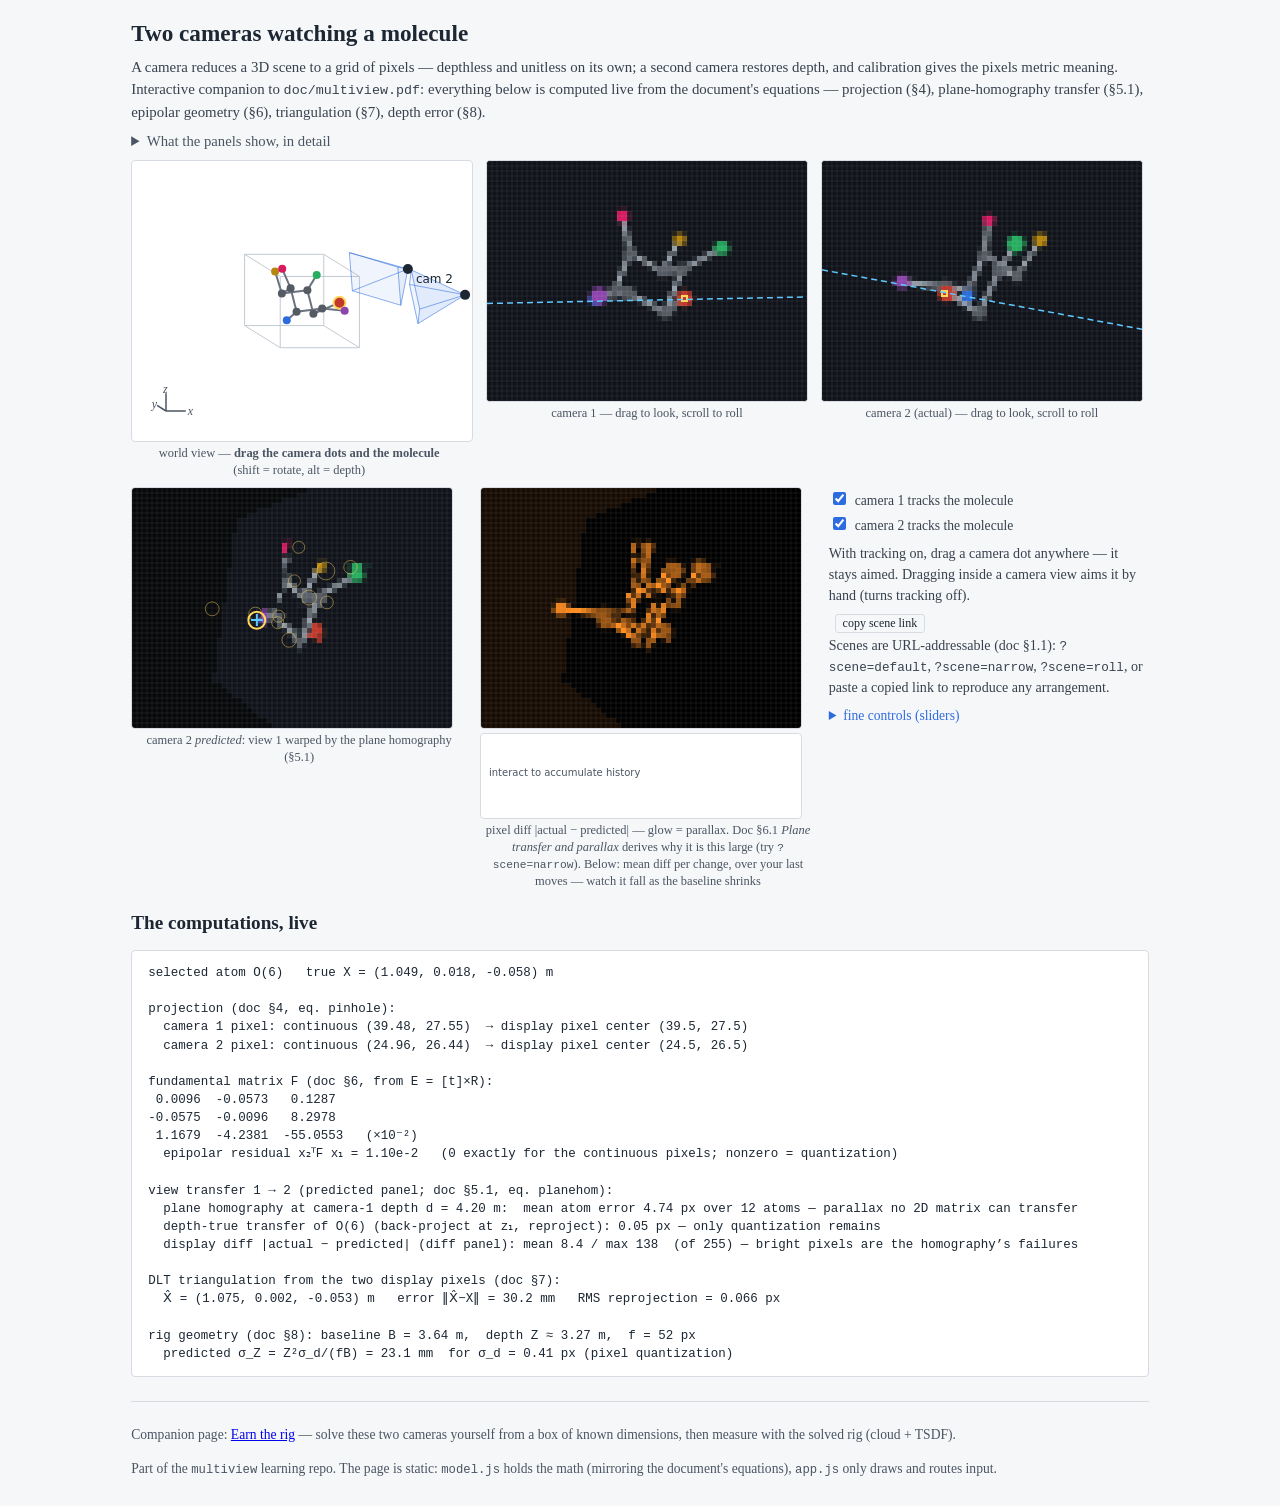
==== commit b0779fe3: "Earn the rig: new web page solving two cameras from a known box web/rig.html + rigapp.js: two static" ====
--- a/web/index.html
+++ b/web/index.html
@@ -124,6 +124,9 @@
 </main>
 
 <footer>
+  <p>Companion page: <a href="rig.html">Earn the rig</a> — solve these
+  two cameras yourself from a box of known dimensions, then measure with
+  the solved rig (cloud + TSDF).</p>
   <p>Part of the <code>multiview</code> learning repo. The page is static:
   <code>model.js</code> holds the math (mirroring the document's equations),
   <code>app.js</code> only draws and routes input.</p>
--- a/web/style.css
+++ b/web/style.css
@@ -77,6 +77,19 @@
   background: var(--panel);
 }
 legend { font-size: 0.9rem; padding: 0 0.3rem; }
+.quickhelp button {
+  font: 0.8rem/1.5 Georgia, serif;
+  padding: 0.1rem 0.5rem;
+  border: 1px solid var(--rule);
+  border-radius: 3px;
+  background: var(--panel);
+  color: var(--ink);
+  cursor: pointer;
+  margin: 0.1rem 0.15rem 0.1rem 0;
+}
+.quickhelp button:hover { border-color: var(--accent); color: var(--accent); }
+.quickhelp button:disabled { opacity: 0.45; cursor: default; }
+
 legend button, #copylink {
   font: 0.75rem/1.4 Georgia, serif;
   margin-left: 0.4rem;
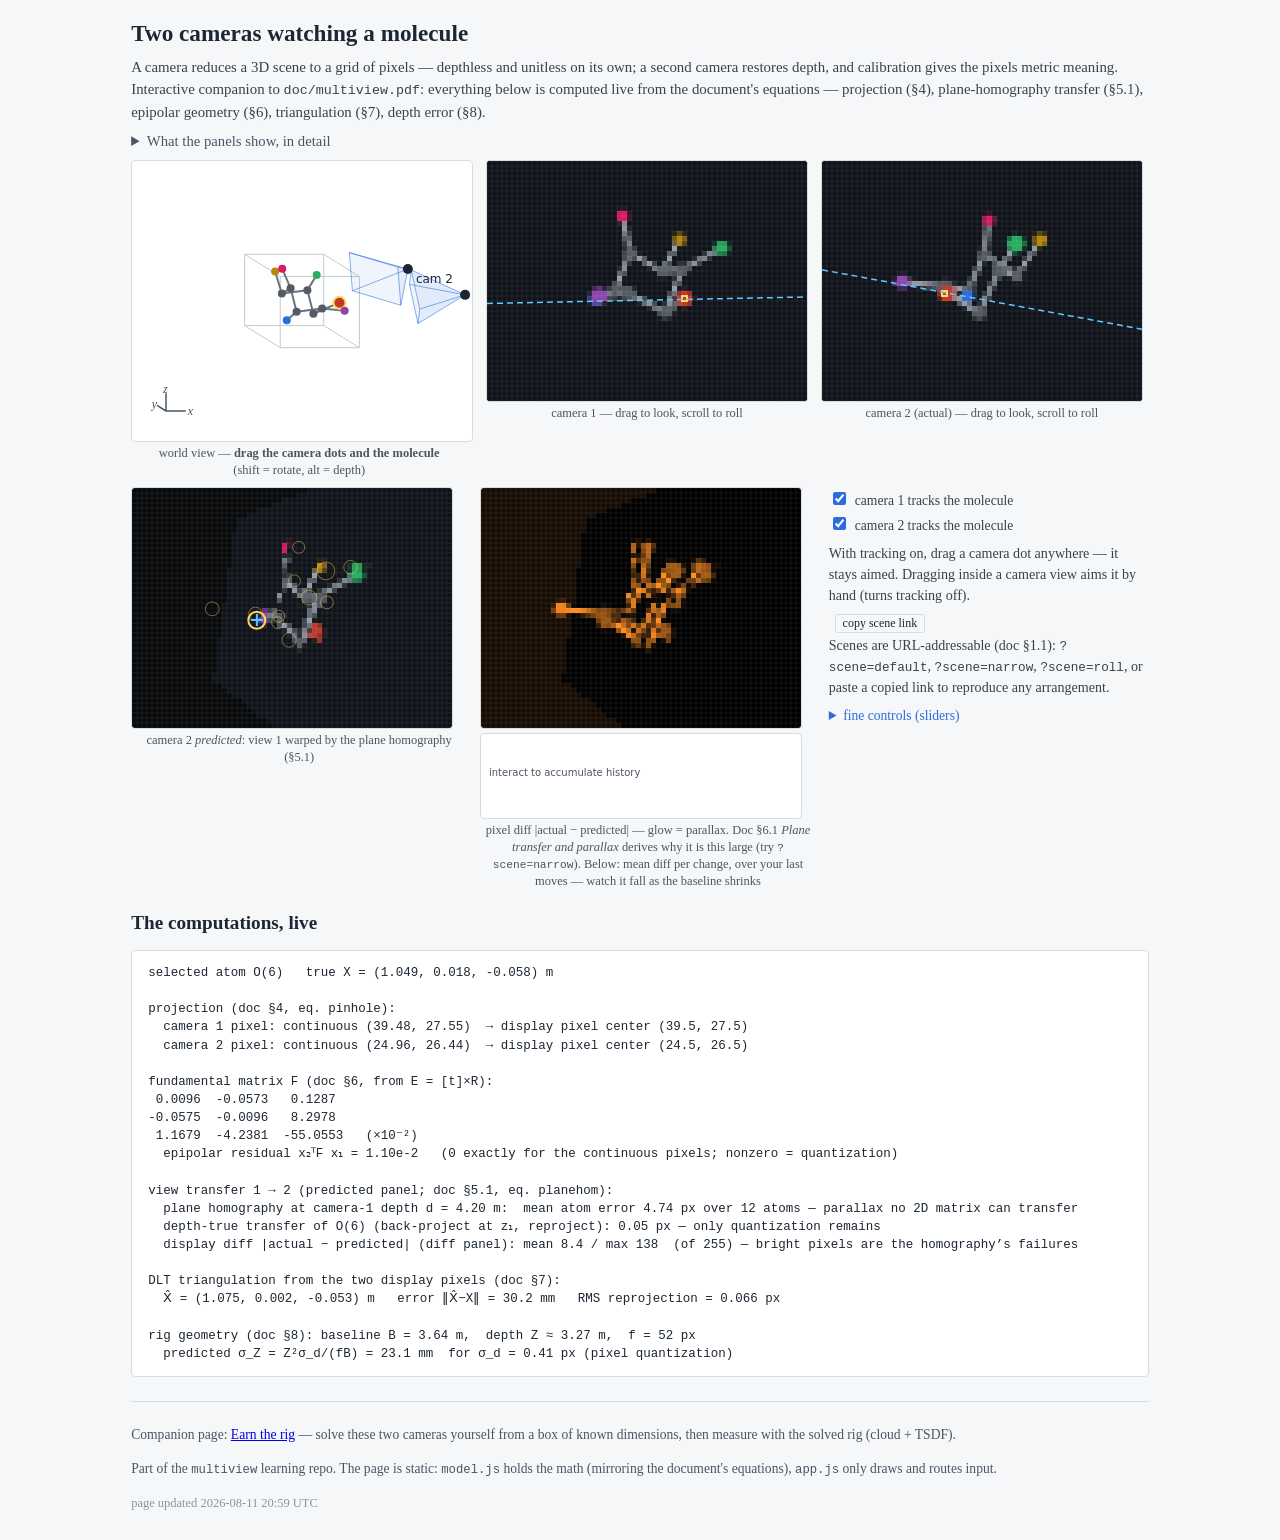
==== commit fa1214b7: "Fix banked-counter crash; headless UI smoke test; page-updated stamp The "poses banked stays at 0" r" ====
--- a/web/index.html
+++ b/web/index.html
@@ -130,9 +130,11 @@
   <p>Part of the <code>multiview</code> learning repo. The page is static:
   <code>model.js</code> holds the math (mirroring the document's equations),
   <code>app.js</code> only draws and routes input.</p>
+  <p><span id="buildstamp"></span></p>
 </footer>
 
 <script src="model.js"></script>
+<script src="version.js"></script>
 <script src="app.js"></script>
 </body>
 </html>
--- a/web/style.css
+++ b/web/style.css
@@ -127,3 +127,22 @@
   font-size: 0.85rem;
   color: #4a5563;
 }
+
+/* rig page: solve-status badge, next-step button, coverage note */
+.badge {
+  display: inline-block;
+  padding: 0.1rem 0.5rem;
+  border-radius: 3px;
+  background: #e4e8ee;
+}
+.badge-rough { background: #fdf0d4; color: #7a5210; }
+.badge-solved { background: #d9efdb; color: #1d5e23; }
+.btn-next {
+  background: var(--accent) !important;
+  color: #fff !important;
+  border-color: var(--accent) !important;
+}
+#facecov { border: none; background: transparent; }
+.covnote { font-size: 0.75rem; color: #4a5563; margin: 0.1rem 0 0.4rem; }
+.bankcount { margin-left: 0.4rem; font-size: 0.85rem; color: #4a5563; }
+#buildstamp { font-size: 0.78rem; color: #8a94a1; }
